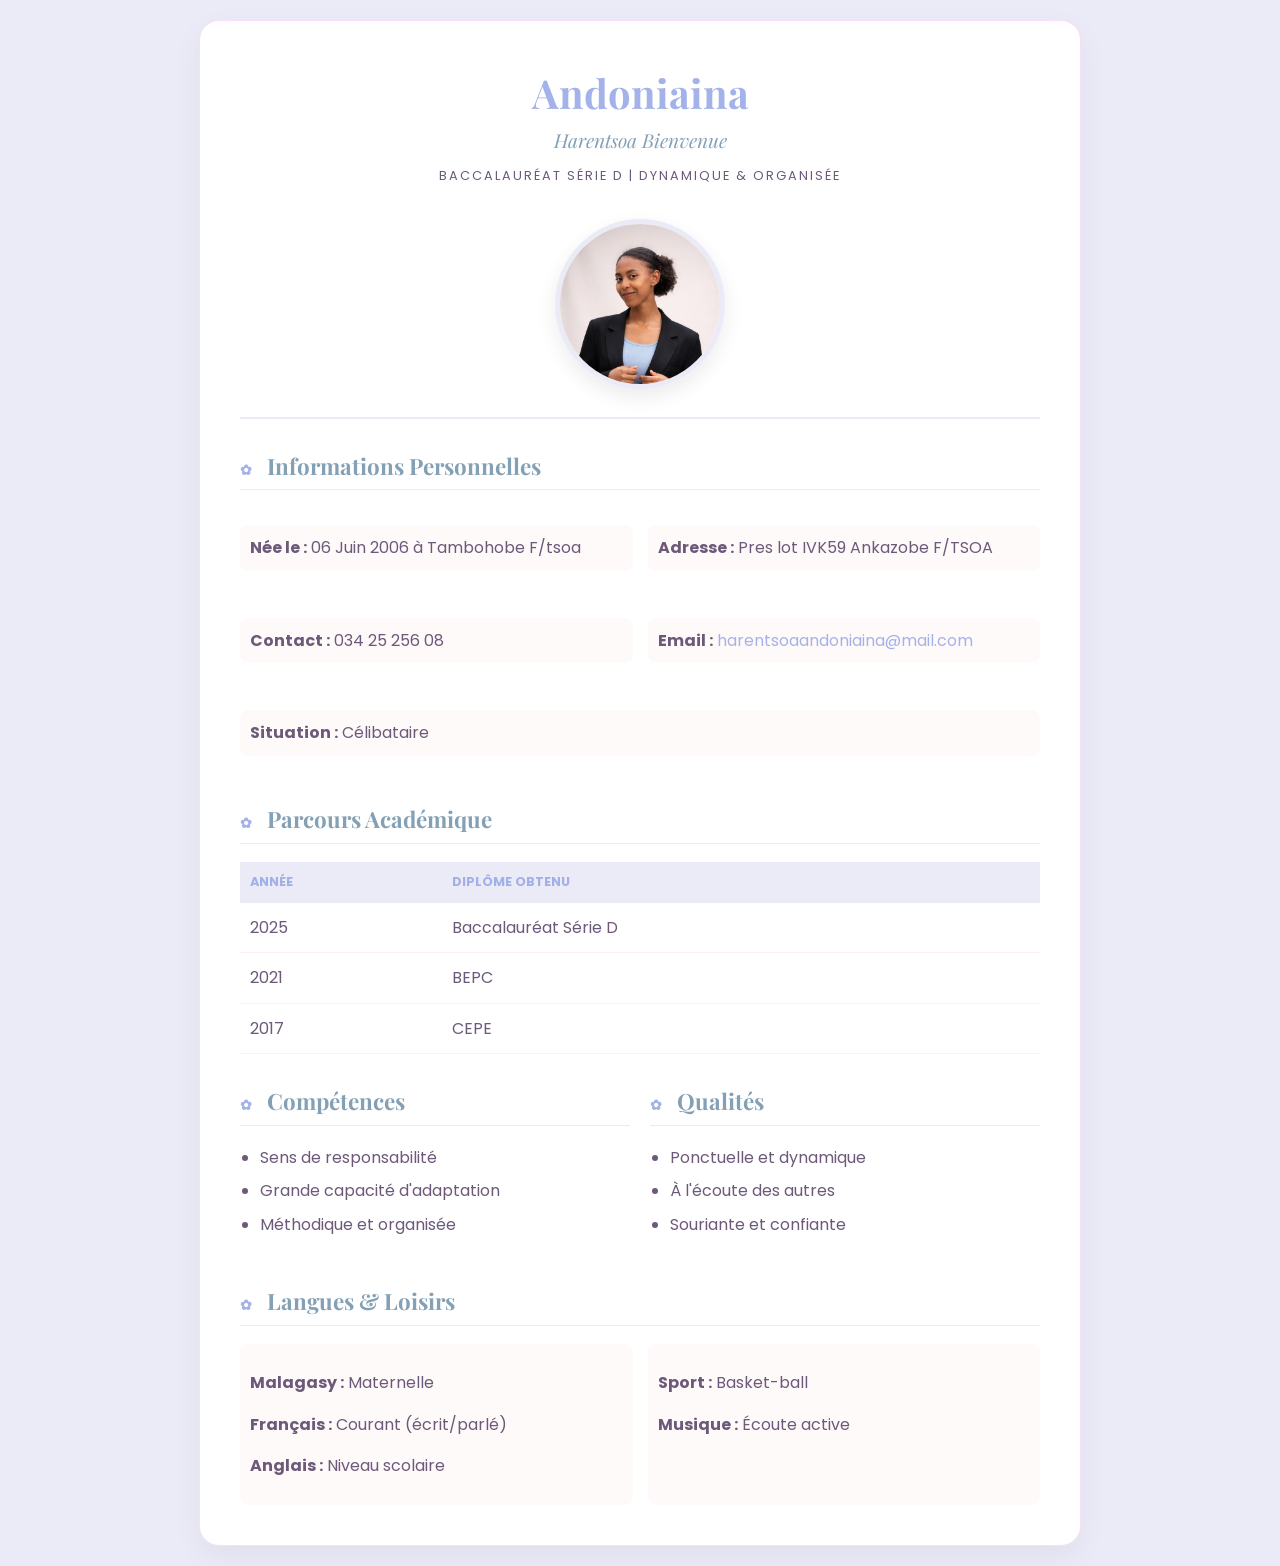
==== aina/aina.html @ ead9e018 "ajout du projet aina" ====
<!DOCTYPE html>
<html lang="fr">
<head>
    <meta charset="UTF-8">
    <meta name="viewport" content="width=device-width, initial-scale=1.0">
    <title>Portfolio - Andoniaina Harentsoa</title>
    <link rel="stylesheet" href="style.css">
    <link href="https://fonts.googleapis.com/css2?family=Playfair+Display:ital,wght@0,700;1,400&family=Poppins:wght@300;400;600&display=swap" rel="stylesheet">
</head>
<body>

    <div class="container">
        <header>
            <h1>Andoniaina <span>Harentsoa Bienvenue</span></h1>
            <p class="subtitle">Baccalauréat Série D | Dynamique & Organisée</p>
            <img src="sary.png" alt="" class="profile-pic">
        </header>

        <main>
            <section class="info-section">
                <h2><span class="icon">✿</span> Informations Personnelles</h2>
                <div class="info-grid">
                    <p><strong>Née le :</strong> 06 Juin 2006 à Tambohobe F/tsoa</p>
                    <p><strong>Adresse :</strong> Pres lot IVK59 Ankazobe F/TSOA</p>
                    <p><strong>Contact :</strong> 034 25 256 08</p>
                    <p><strong>Email :</strong> <a href="mailto:harentsoaandoniaina@mail.com">harentsoaandoniaina@mail.com</a></p>
                    <p><strong>Situation :</strong> Célibataire</p>
                </div>
            </section>

            <section>
                <h2><span class="icon">✿</span> Parcours Académique</h2>
                <table>
                    <thead>
                        <tr>
                            <th>Année</th>
                            <th>Diplôme Obtenu</th>
                        </tr>
                    </thead>
                    <tbody>
                        <tr>
                            <td>2025</td>
                            <td>Baccalauréat Série D</td>
                        </tr>
                        <tr>
                            <td>2021</td>
                            <td>BEPC</td>
                        </tr>
                        <tr>
                            <td>2017</td>
                            <td>CEPE</td>
                        </tr>
                    </tbody>
                </table>
            </section>

            <div class="two-columns">
                <section>
                    <h2><span class="icon">✿</span> Compétences</h2>
                    <ul>
                        <li>Sens de responsabilité</li>
                        <li>Grande capacité d'adaptation</li>
                        <li>Méthodique et organisée</li>
                    </ul>
                </section>

                <section>
                    <h2><span class="icon">✿</span> Qualités</h2>
                    <ul>
                        <li>Ponctuelle et dynamique</li>
                        <li>À l'écoute des autres</li>
                        <li>Souriante et confiante</li>
                    </ul>
                </section>
            </div>

            <section>
                <h2><span class="icon">✿</span> Langues & Loisirs</h2>
                <div class="footer-flex">
                    <div class="languages">
                        <p><strong>Malagasy :</strong> Maternelle</p>
                        <p><strong>Français :</strong> Courant (écrit/parlé)</p>
                        <p><strong>Anglais :</strong> Niveau scolaire</p>
                    </div>
                    <div class="hobbies">
                        <p><strong>Sport :</strong> Basket-ball</p>
                        <p><strong>Musique :</strong> Écoute active</p>
                    </div>
                </div>
            </section>
        </main>
    </div>

</body>
</html>
---- aina/style.css ----
/* Couleurs de base */
:root {
    --primary-pink: #ebebf8; /* Fond doux */
    --accent-rose: #98a9e5e4;  /* Rose romantique */
    --dark-text: #6d597a;    /* Texte prune foncé */
    --gold: #83a0b5;         /* Détails dorés/roses */
}
/* Photo de profil */
.profile-pic {
    width: 160px;
    height: 160px;
    object-fit: cover;
    border-radius: 50%; /* Rend la photo ronde */
    margin-top: 20px;
    border: 5px solid var(--primary-pink);
    box-shadow: 0 8px 20px rgba(0, 0, 0, 0.08);
    transition: transform 0.3s ease, box-shadow 0.3s ease;
}

/* Effet au survol */
.profile-pic:hover {
    transform: scale(1.05);
    box-shadow: 0 12px 25px rgba(152, 169, 229, 0.3);
}


body {
    background-color: var(--primary-pink);
    font-family: 'Poppins', sans-serif;
    color: var(--dark-text);
    line-height: 1.6;
    margin: 0;
    padding: 20px;
}

.container {
    max-width: 800px;
    background: white;
    margin: 0 auto;
    padding: 40px;
    border-radius: 20px;
    box-shadow: 0 10px 30px rgba(0,0,0,0.05);
    border: 1px solid #faddfa;
}

/* En-tête */
header {
    text-align: center;
    border-bottom: 2px solid var(--primary-pink);
    padding-bottom: 20px;
    margin-bottom: 30px;
}

h1 {
    font-family: 'Playfair Display', serif;
    font-size: 2.5rem;
    color: var(--accent-rose);
    margin: 0;
}

h1 span {
    display: block;
    font-size: 1.2rem;
    font-style: italic;
    color: var(--gold);
    font-weight: 300;
}

.subtitle {
    letter-spacing: 2px;
    text-transform: uppercase;
    font-size: 0.8rem;
    margin-top: 10px;
}

/* Titres de sections */
h2 {
    font-family: 'Playfair Display', serif;
    border-bottom: 1px solid var(--primary-pink);
    padding-bottom: 5px;
    color: var(--gold);
    font-size: 1.4rem;
    margin-top: 30px;
}

.icon {
    font-size: 0.9rem;
    margin-right: 10px;
    color: var(--accent-rose);
}

/* Tableau élégant */
table {
    width: 100%;
    border-collapse: collapse;
    margin-top: 15px;
}

th {
    text-align: left;
    background-color: var(--primary-pink);
    padding: 10px;
    color: var(--accent-rose);
    text-transform: uppercase;
    font-size: 0.8rem;
}

td {
    padding: 12px 10px;
    border-bottom: 1px solid #fdf0ef;
}

/* Mise en page colonnes */
.two-columns {
    display: grid;
    grid-template-columns: 1fr 1fr;
    gap: 20px;
}

ul {
    padding-left: 20px;
}

ul li {
    margin-bottom: 8px;
}

/* Footer / Infos */
.info-grid, .footer-flex {
    display: flex;
    flex-wrap: wrap;
    gap: 15px;
}

.info-grid p, .footer-flex div {
    flex: 1 1 250px;
    background: #fffafa;
    padding: 10px;
    border-radius: 8px;
}

a {
    color: var(--accent-rose);
    text-decoration: none;
}

/* Responsive pour téléphone */
@media (max-width: 600px) {
    .two-columns {
        grid-template-columns: 1fr;
    }
    .container {
        padding: 20px;
    }
}
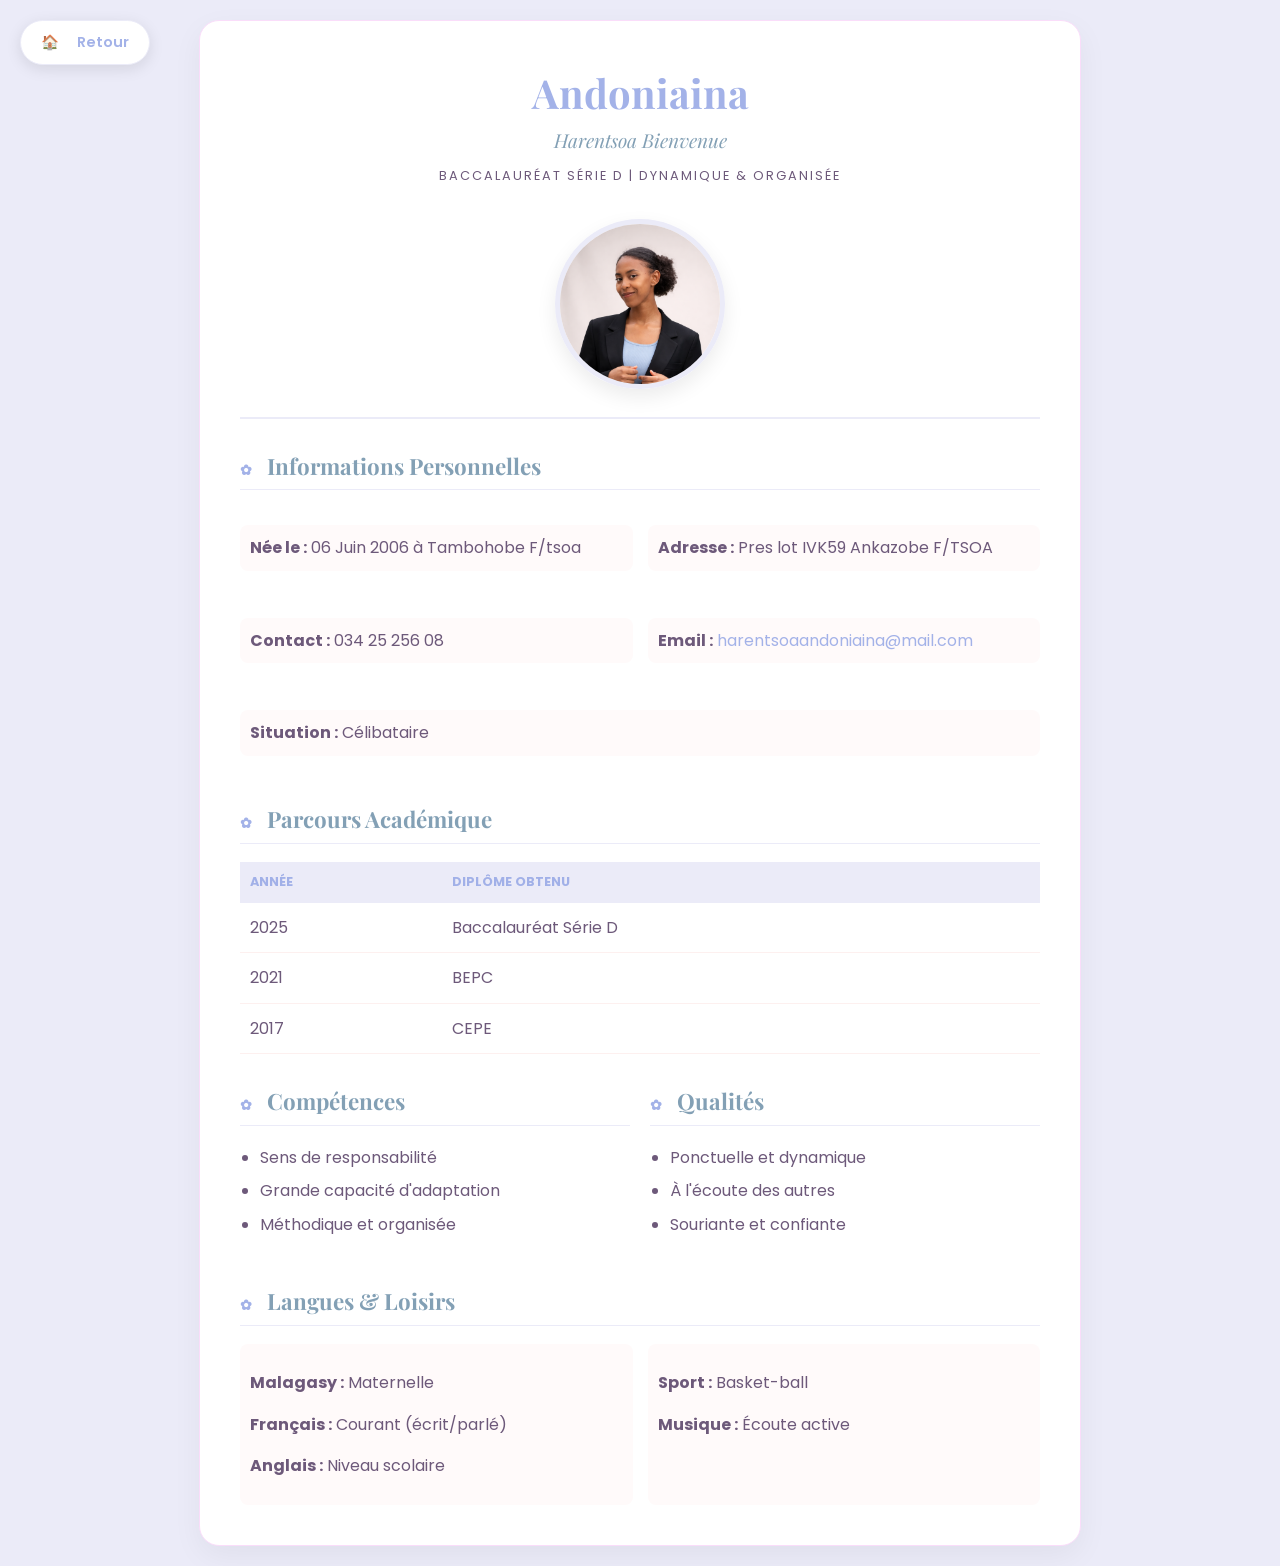
==== commit af57871d: "ajout de page d'acueil" ====
--- a/aina/aina.html
+++ b/aina/aina.html
@@ -8,6 +8,9 @@
     <link href="https://fonts.googleapis.com/css2?family=Playfair+Display:ital,wght@0,700;1,400&family=Poppins:wght@300;400;600&display=swap" rel="stylesheet">
 </head>
 <body>
+    <a href="../index.html" class="btn-back">
+        <span class="icon">🏠</span> Retour
+    </a>
 
     <div class="container">
         <header>
--- a/aina/style.css
+++ b/aina/style.css
@@ -152,4 +152,43 @@
     .container {
         padding: 20px;
     }
+}
+
+
+.btn-back {
+    position: absolute;
+    top: 20px;
+    left: 20px;
+    background-color: white;
+    color: var(--accent-rose);
+    padding: 10px 20px;
+    border-radius: 50px;
+    text-decoration: none;
+    font-weight: 600;
+    font-size: 0.9rem;
+    display: flex;
+    align-items: center;
+    gap: 8px;
+    box-shadow: 0 4px 15px rgba(0, 0, 0, 0.1);
+    border: 1px solid var(--primary-pink);
+    transition: all 0.3s ease;
+    z-index: 1000; /* Pour qu'il reste au-dessus de tout */
+}
+
+.btn-back:hover {
+    background-color: var(--accent-rose);
+    color: white;
+    transform: translateX(-5px); /* Petit effet de mouvement vers la gauche */
+    box-shadow: 0 6px 20px rgba(152, 169, 229, 0.4);
+}
+
+/* Ajustement pour mobile (pour éviter qu'il ne cache le texte) */
+@media (max-width: 800px) {
+    .btn-back {
+        position: relative; /* Repasse en flux normal sur petit écran */
+        top: 0;
+        left: 0;
+        margin-bottom: 20px;
+        display: inline-flex;
+    }
 }
